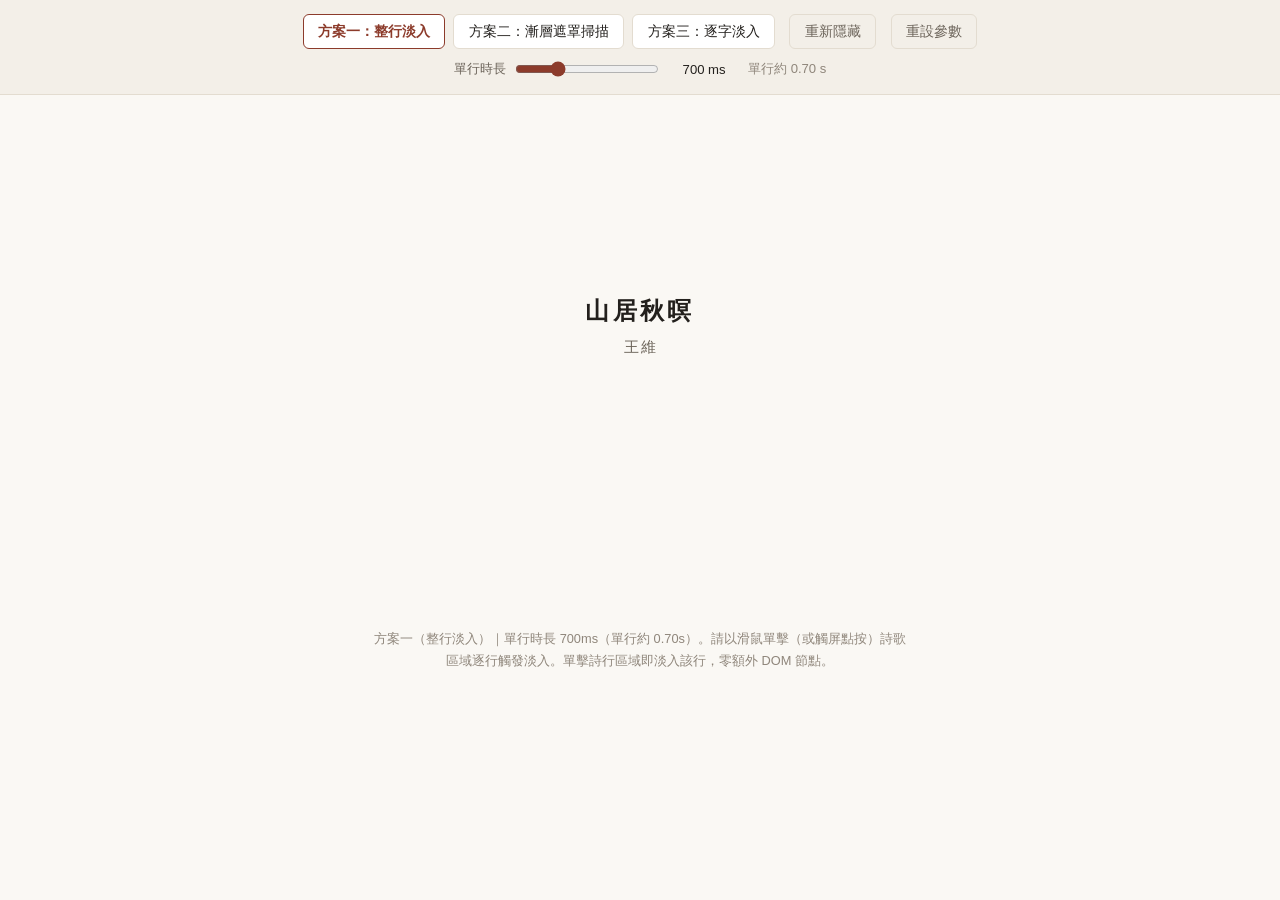
==== fade-demo.html @ 68292ffb "feat: add main content page" ====
<!DOCTYPE html>
<html lang="zh-Hant">
<head>
  <meta charset="utf-8">
  <meta name="viewport" content="width=device-width, initial-scale=1">
  <meta name="color-scheme" content="light dark">
  <title>唐詩淡入效果比較測試</title>
  <style>
    :root {
      color-scheme: light dark;

      --bg: #faf8f4;
      --bg-bar: #f3efe8;
      --bg-btn: #ffffff;
      --bg-hover: #eae4d9;
      --text: #23201d;
      --text-muted: #6c645a;
      --text-faint: #8f867b;
      --border: #e3dcd0;
      --accent: #8c3b2b;

      --font-serif: "Songti TC", "Source Han Serif TC", "Noto Serif TC", "STSong", "PMingLiU", "PingFang TC", Georgia, serif;
      --font-ui: "PingFang TC", "Noto Sans TC", "Hiragino Sans CNS", -apple-system, BlinkMacSystemFont, "Segoe UI", sans-serif;
    }

    @media (prefers-color-scheme: dark) {
      :root {
        --bg: #151412;
        --bg-bar: #1c1a17;
        --bg-btn: #23201c;
        --bg-hover: #2d2924;
        --text: #e6e0d6;
        --text-muted: #9e9589;
        --text-faint: #756e64;
        --border: #2e2a24;
        --accent: #d8866c;
      }
    }

    *,
    *::before,
    *::after {
      box-sizing: border-box;
    }

    html,
    body {
      margin: 0;
      padding: 0;
      min-height: 100dvh;
      background: var(--bg);
      color: var(--text);
      font-family: var(--font-serif);
      -webkit-font-smoothing: antialiased;
      text-rendering: optimizeLegibility;
    }

    body {
      display: flex;
      flex-direction: column;
    }

    .toolbar {
      display: flex;
      flex-direction: column;
      align-items: center;
      gap: 0.65rem;
      padding: 0.9rem 1.25rem;
      background: var(--bg-bar);
      border-block-end: 1px solid var(--border);
      font-family: var(--font-ui);
    }

    .toolbar-row {
      display: flex;
      flex-wrap: wrap;
      align-items: center;
      justify-content: center;
      gap: 0.5rem;
    }

    .controls-row {
      gap: 0.75rem 1.4rem;
      font-size: 0.82rem;
      color: var(--text-muted);
    }

    .control-item {
      display: inline-flex;
      align-items: center;
      gap: 0.45rem;
    }

    .control-item input[type="range"] {
      width: 9rem;
      accent-color: var(--accent);
      cursor: pointer;
    }

    .control-val {
      min-width: 3.6rem;
      font-variant-numeric: tabular-nums;
      color: var(--text);
      text-align: end;
    }

    .control-total {
      font-variant-numeric: tabular-nums;
      color: var(--text-faint);
    }

    .btn {
      padding: 0.45rem 0.9rem;
      font: inherit;
      font-size: 0.875rem;
      color: var(--text);
      background: var(--bg-btn);
      border: 1px solid var(--border);
      border-radius: 6px;
      cursor: pointer;
      transition: background-color 0.15s ease, border-color 0.15s ease, color 0.15s ease;
    }

    .btn:hover {
      background: var(--bg-hover);
    }

    .btn[aria-pressed="true"] {
      border-color: var(--accent);
      color: var(--accent);
      font-weight: 600;
    }

    .btn-replay {
      margin-inline-start: 0.4rem;
      background: transparent;
      color: var(--text-muted);
    }

    .btn:focus-visible {
      outline: 2px solid var(--accent);
      outline-offset: 2px;
    }

    .stage {
      flex: 1 1 auto;
      display: flex;
      flex-direction: column;
      justify-content: center;
      align-items: center;
      padding: 2.5rem 1.5rem 3.5rem;
    }

    .poem {
      width: 100%;
      max-width: 44rem;
      text-align: center;
    }

    .poem-header {
      margin-block-end: 1.5rem;
    }

    .poem-title {
      margin: 0;
      font-size: 1.48rem;
      font-weight: 600;
      letter-spacing: 0.14em;
      line-height: 1.5;
    }

    .poem-author {
      margin: 0.45rem 0 0;
      font-size: 0.96rem;
      color: var(--text-muted);
      letter-spacing: 0.16em;
      text-indent: 0.16em;
    }

    .poem-body {
      font-size: 1.24rem;
      line-height: 2.25;
      letter-spacing: 0.08em;
    }

    .control-item[hidden] {
      display: none;
    }

    .verse {
      position: relative;
      width: min(100%, 24em);
      margin: 0 auto;
      padding: 0.12em 0 0.12em 0.45em;
      text-align: center;
      hanging-punctuation: allow-end;
      border-radius: 6px;
      cursor: default;
    }

    .clause {
      display: inline-block;
      max-width: 100%;
    }

    .meta-note {
      margin-block-start: 3rem;
      max-width: 34rem;
      font-family: var(--font-ui);
      font-size: 0.8rem;
      line-height: 1.7;
      color: var(--text-faint);
      text-align: center;
    }

    /* ── 方案一：整行淡入（懸停該行觸發） ── */
    @keyframes lineFadeIn {
      from {
        opacity: 0;
        transform: translateY(8px);
      }
      to {
        opacity: 1;
        transform: translateY(0);
      }
    }

    .poem-header {
      animation: lineFadeIn 550ms cubic-bezier(0.22, 1, 0.36, 1) both;
    }

    .mode-line .verse:not(.is-revealed) .clause {
      opacity: 0;
    }

    .mode-line .verse.is-revealed .clause {
      animation: lineFadeIn var(--dur, 700ms) cubic-bezier(0.22, 1, 0.36, 1) both;
    }

    /* ── 方案二：漸層遮罩掃描（懸停該行觸發，行內上下句依序掃描） ── */
    @keyframes maskWipe {
      from {
        -webkit-mask-position: 100% 0;
        mask-position: 100% 0;
      }
      to {
        -webkit-mask-position: 0% 0;
        mask-position: 0% 0;
      }
    }

    .mode-mask .verse:not(.is-revealed) .clause {
      opacity: 0;
    }

    .mode-mask .verse.is-revealed .clause {
      -webkit-mask-image: linear-gradient(90deg, #000 0%, #000 42%, transparent 58%, transparent 100%);
      mask-image: linear-gradient(90deg, #000 0%, #000 42%, transparent 58%, transparent 100%);
      -webkit-mask-size: 260% 100%;
      mask-size: 260% 100%;
      -webkit-mask-repeat: no-repeat;
      mask-repeat: no-repeat;
      animation: maskWipe var(--dur, 850ms) ease-out both;
      animation-delay: calc(var(--clause-i) * var(--stagger, 420ms));
    }

    /* ── 方案三：逐字淡入（懸停該行觸發，行內逐字顯現） ── */
    @keyframes charFadeIn {
      from {
        opacity: 0;
        transform: translateY(4px);
      }
      to {
        opacity: 1;
        transform: translateY(0);
      }
    }

    .mode-char .char {
      display: inline-block;
    }

    .mode-char .verse:not(.is-revealed) .char {
      opacity: 0;
    }

    .mode-char .verse.is-revealed .char {
      animation: charFadeIn var(--dur, 420ms) ease-out both;
      animation-delay: calc(var(--char-i) * var(--stagger, 65ms));
    }
  </style>
</head>
<body>
  <div class="toolbar" role="toolbar" aria-label="淡入效果切換">
    <div class="toolbar-row">
      <button type="button" class="btn" data-mode="line" aria-pressed="true">方案一：整行淡入</button>
      <button type="button" class="btn" data-mode="mask" aria-pressed="false">方案二：漸層遮罩掃描</button>
      <button type="button" class="btn" data-mode="char" aria-pressed="false">方案三：逐字淡入</button>
      <button type="button" class="btn btn-replay" id="replay-btn">重新隱藏</button>
      <button type="button" class="btn btn-replay" id="reset-btn">重設參數</button>
    </div>
    <div class="toolbar-row controls-row">
      <label class="control-item">
        <span id="dur-label">單行時長</span>
        <input type="range" id="dur-range" min="200" max="2000" step="50" value="700">
        <output class="control-val" id="dur-val" for="dur-range">700 ms</output>
      </label>
      <label class="control-item" id="stagger-control" hidden>
        <span id="stagger-label">句間延遲</span>
        <input type="range" id="stagger-range" min="40" max="1200" step="20" value="420">
        <output class="control-val" id="stagger-val" for="stagger-range">420 ms</output>
      </label>
      <span class="control-total" id="total-val">單行約 0.70 s</span>
    </div>
  </div>

  <main class="stage">
    <article class="poem mode-line" id="poem">
      <header class="poem-header">
        <h1 class="poem-title">山居秋暝</h1>
        <p class="poem-author">王維</p>
      </header>
      <div class="poem-body">
        <p class="verse"><span class="clause" style="--clause-i: 0">空山新雨後，</span><span class="clause" style="--clause-i: 1">天氣晚來秋。</span></p>
        <p class="verse"><span class="clause" style="--clause-i: 0">明月松間照，</span><span class="clause" style="--clause-i: 1">清泉石上流。</span></p>
        <p class="verse"><span class="clause" style="--clause-i: 0">竹喧歸浣女，</span><span class="clause" style="--clause-i: 1">蓮動下漁舟。</span></p>
        <p class="verse"><span class="clause" style="--clause-i: 0">隨意春芳歇，</span><span class="clause" style="--clause-i: 1">王孫自可留。</span></p>
      </div>
    </article>

    <p class="meta-note" id="mode-desc"></p>
  </main>

  <script>
    (function () {
      var poem = document.getElementById("poem");
      var desc = document.getElementById("mode-desc");
      var replayBtn = document.getElementById("replay-btn");
      var resetBtn = document.getElementById("reset-btn");
      var durLabel = document.getElementById("dur-label");
      var durRange = document.getElementById("dur-range");
      var durVal = document.getElementById("dur-val");
      var staggerControl = document.getElementById("stagger-control");
      var staggerLabel = document.getElementById("stagger-label");
      var staggerRange = document.getElementById("stagger-range");
      var staggerVal = document.getElementById("stagger-val");
      var totalVal = document.getElementById("total-val");
      var buttons = Array.prototype.slice.call(document.querySelectorAll("[data-mode]"));
      var verses = Array.prototype.slice.call(poem.querySelectorAll(".verse"));
      var clauses = Array.prototype.slice.call(poem.querySelectorAll(".clause"));
      var originalTexts = clauses.map(function (el) { return el.textContent; });
      var currentMode = "line";

      var CONFIG = {
        line: {
          name: "方案一（整行淡入）",
          durLabel: "單行時長",
          durMin: 200, durMax: 2000, durStep: 50, durDefault: 700,
          hasStagger: false,
          steps: 1,
          note: "單擊詩行區域即淡入該行，零額外 DOM 節點。"
        },
        mask: {
          name: "方案二（漸層遮罩掃描）",
          durLabel: "單句掃描",
          durMin: 200, durMax: 2400, durStep: 50, durDefault: 850,
          hasStagger: true,
          staggerLabel: "上下句延遲",
          staggerMin: 40, staggerMax: 1200, staggerStep: 20, staggerDefault: 420,
          steps: 2,
          note: "單擊詩行區域時，該行上下句依序由左向右掃描顯現，零拆字開銷。"
        },
        char: {
          name: "方案三（逐字淡入）",
          durLabel: "單字時長",
          durMin: 100, durMax: 1200, durStep: 20, durDefault: 420,
          hasStagger: true,
          staggerLabel: "字間延遲",
          staggerMin: 15, staggerMax: 250, staggerStep: 5, staggerDefault: 65,
          steps: 10,
          note: "單擊詩行區域時，該行內 10 字（含標點）逐字淡入。"
        }
      };

      var state = {
        line: { dur: CONFIG.line.durDefault, stagger: 0 },
        mask: { dur: CONFIG.mask.durDefault, stagger: CONFIG.mask.staggerDefault },
        char: { dur: CONFIG.char.durDefault, stagger: CONFIG.char.staggerDefault }
      };

      function syncControls(mode) {
        var cfg = CONFIG[mode];
        var st = state[mode];
        durLabel.textContent = cfg.durLabel;
        durRange.min = String(cfg.durMin);
        durRange.max = String(cfg.durMax);
        durRange.step = String(cfg.durStep);
        durRange.value = String(st.dur);

        staggerControl.hidden = !cfg.hasStagger;
        if (cfg.hasStagger) {
          staggerLabel.textContent = cfg.staggerLabel;
          staggerRange.min = String(cfg.staggerMin);
          staggerRange.max = String(cfg.staggerMax);
          staggerRange.step = String(cfg.staggerStep);
          staggerRange.value = String(st.stagger);
        }

        updateReadout();
      }

      function updateReadout() {
        var cfg = CONFIG[currentMode];
        var st = state[currentMode];
        var lineTotalMs = (cfg.steps - 1) * (cfg.hasStagger ? st.stagger : 0) + st.dur;
        durVal.textContent = st.dur + " ms";
        if (cfg.hasStagger) {
          staggerVal.textContent = st.stagger + " ms";
        }
        totalVal.textContent = "單行約 " + (lineTotalMs / 1000).toFixed(2) + " s";
        var paramText = cfg.hasStagger
          ? cfg.durLabel + " " + st.dur + "ms、" + cfg.staggerLabel + " " + st.stagger + "ms"
          : cfg.durLabel + " " + st.dur + "ms";
        desc.textContent =
          cfg.name + "｜" + paramText + "（單行約 " + (lineTotalMs / 1000).toFixed(2) + "s）。" +
          "請以滑鼠單擊（或觸屏點按）詩歌區域逐行觸發淡入。" + cfg.note;
      }

      function applyTimingVars() {
        var st = state[currentMode];
        poem.style.setProperty("--dur", st.dur + "ms");
        poem.style.setProperty("--stagger", st.stagger + "ms");
      }

      function restorePlainText() {
        for (var i = 0; i < clauses.length; i++) {
          clauses[i].textContent = originalTexts[i];
        }
      }

      function splitToChars() {
        var punct = /^[，。？！；：、]$/;
        var clauseIdx = 0;
        for (var v = 0; v < verses.length; v++) {
          var step = 0;
          var vClauses = verses[v].querySelectorAll(".clause");
          for (var c = 0; c < vClauses.length; c++) {
            var text = originalTexts[clauseIdx++];
            var frag = document.createDocumentFragment();
            for (var j = 0; j < text.length; j++) {
              var ch = text.charAt(j);
              var span = document.createElement("span");
              span.className = "char";
              span.textContent = ch;
              var delayIndex = punct.test(ch) && step > 0 ? step - 1 : step++;
              span.style.setProperty("--char-i", String(delayIndex));
              frag.appendChild(span);
            }
            vClauses[c].textContent = "";
            vClauses[c].appendChild(frag);
          }
        }
      }

      function hideAllVerses() {
        for (var i = 0; i < verses.length; i++) {
          verses[i].classList.remove("is-revealed");
        }
      }

      function applyMode(mode) {
        currentMode = mode;

        buttons.forEach(function (btn) {
          btn.setAttribute("aria-pressed", String(btn.getAttribute("data-mode") === mode));
        });

        syncControls(mode);
        applyTimingVars();
        hideAllVerses();

        poem.classList.remove("mode-line", "mode-mask", "mode-char");

        if (mode === "char") {
          splitToChars();
        } else {
          restorePlainText();
        }

        void poem.offsetWidth;
        poem.classList.add("mode-" + mode);
      }

      poem.addEventListener("click", function (e) {
        if (window.getSelection && window.getSelection().toString()) return;
        var verse = e.target && e.target.closest ? e.target.closest(".verse") : null;
        if (verse && !verse.classList.contains("is-revealed")) {
          verse.classList.add("is-revealed");
          return;
        }
        var next = poem.querySelector(".verse:not(.is-revealed)");
        if (next) next.classList.add("is-revealed");
      });

      buttons.forEach(function (btn) {
        btn.addEventListener("click", function () {
          applyMode(btn.getAttribute("data-mode"));
        });
      });

      durRange.addEventListener("input", function () {
        state[currentMode].dur = Number(durRange.value);
        applyTimingVars();
        updateReadout();
      });
      durRange.addEventListener("change", function () {
        applyMode(currentMode);
      });

      staggerRange.addEventListener("input", function () {
        state[currentMode].stagger = Number(staggerRange.value);
        applyTimingVars();
        updateReadout();
      });
      staggerRange.addEventListener("change", function () {
        applyMode(currentMode);
      });

      replayBtn.addEventListener("click", function () {
        hideAllVerses();
      });

      resetBtn.addEventListener("click", function () {
        var cfg = CONFIG[currentMode];
        state[currentMode].dur = cfg.durDefault;
        state[currentMode].stagger = cfg.hasStagger ? cfg.staggerDefault : 0;
        applyMode(currentMode);
      });

      applyMode("line");
    })();
  </script>
</body>
</html>
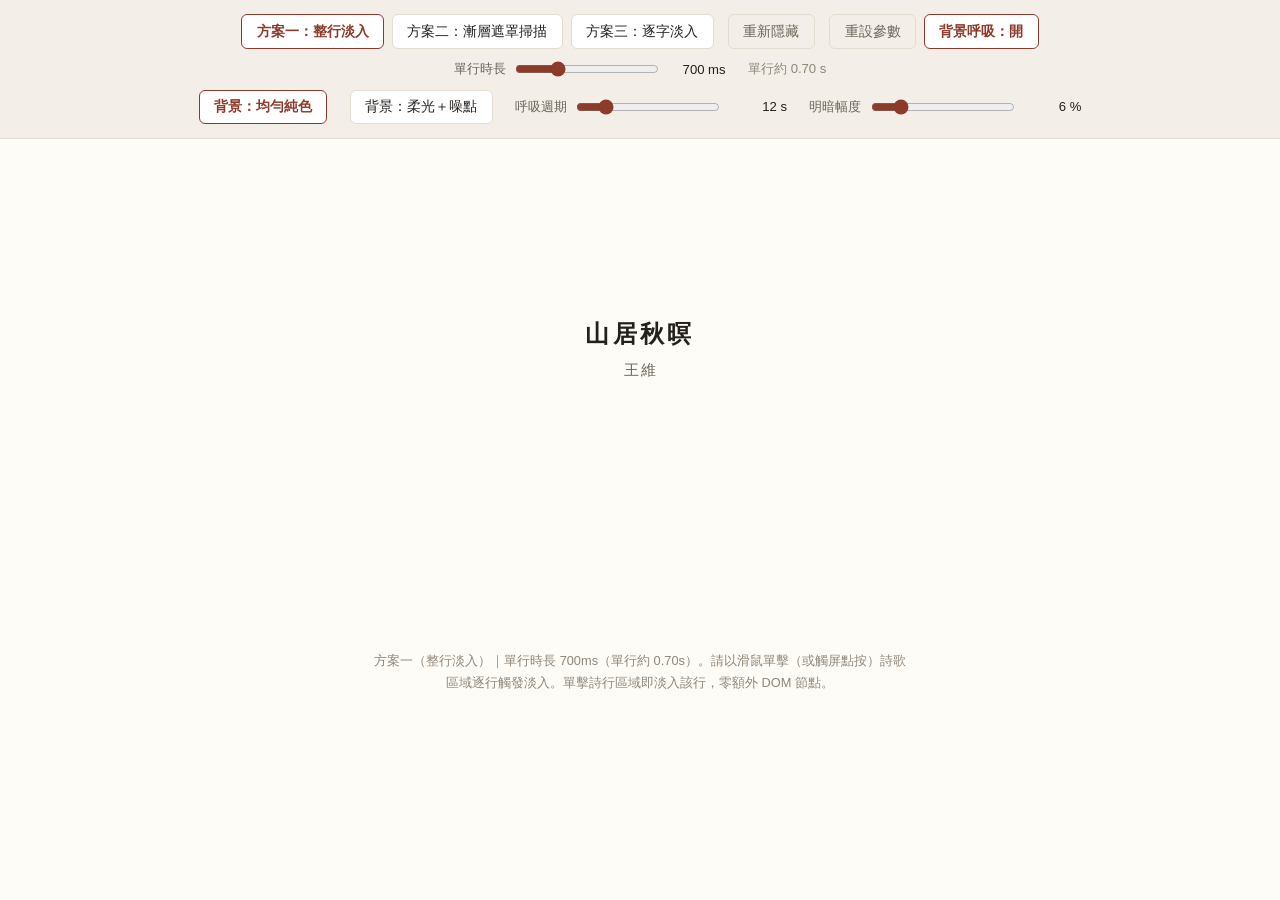
==== commit 2d5ccc4c: "feat: refine breathing background" ====
--- a/fade-demo.html
+++ b/fade-demo.html
@@ -10,6 +10,14 @@
       color-scheme: light dark;
 
       --bg: #faf8f4;
+      --breathe-period: 12s;
+      --breathe-light-dim: 6%;
+      --breathe-light-bright: 72%;
+      --breathe-dark-dim: 30%;
+      --breathe-dark-bright: 7.2%;
+      --bg-dim: color-mix(in srgb, var(--bg), #3a2e22 var(--breathe-light-dim));
+      --bg-bright: color-mix(in srgb, var(--bg), #fffdf7 var(--breathe-light-bright));
+      --bg-bright-edge: color-mix(in srgb, var(--bg), #fffaf0 calc(var(--breathe-light-bright) * 0.6));
       --bg-bar: #f3efe8;
       --bg-btn: #ffffff;
       --bg-hover: #eae4d9;
@@ -26,6 +34,9 @@
     @media (prefers-color-scheme: dark) {
       :root {
         --bg: #151412;
+        --bg-dim: color-mix(in srgb, var(--bg), #050403 var(--breathe-dark-dim));
+        --bg-bright: color-mix(in srgb, var(--bg), #fff4e0 var(--breathe-dark-bright));
+        --bg-bright-edge: color-mix(in srgb, var(--bg), #f5ebd8 calc(var(--breathe-dark-bright) * 0.65));
         --bg-bar: #1c1a17;
         --bg-btn: #23201c;
         --bg-hover: #2d2924;
@@ -43,16 +54,61 @@
       box-sizing: border-box;
     }
 
-    html,
+    html {
+      margin: 0;
+      padding: 0;
+      min-height: 100dvh;
+      background: var(--bg);
+    }
+
     body {
       margin: 0;
       padding: 0;
       min-height: 100dvh;
-      background: var(--bg);
+      background: transparent;
       color: var(--text);
       font-family: var(--font-serif);
       -webkit-font-smoothing: antialiased;
       text-rendering: optimizeLegibility;
+    }
+
+    @keyframes bgBreathe {
+      from {
+        opacity: 0;
+      }
+      to {
+        opacity: 1;
+      }
+    }
+
+    html.bg-breathe {
+      background: var(--bg-dim);
+    }
+
+    html.bg-breathe body::before {
+      content: "";
+      position: fixed;
+      inset: 0;
+      z-index: -1;
+      pointer-events: none;
+      background: var(--bg-bright);
+      will-change: opacity;
+      animation: bgBreathe calc(var(--breathe-period, 12s) / 2) cubic-bezier(0.37, 0, 0.63, 1) calc(var(--breathe-period, 12s) / -4) infinite alternate;
+    }
+
+    html.bg-breathe.breathe-dither body::before {
+      background: radial-gradient(ellipse farthest-corner at 50% 45%, var(--bg-bright) 0%, var(--bg-bright-edge) 100%);
+    }
+
+    html.bg-breathe.breathe-dither body::after {
+      content: "";
+      position: fixed;
+      inset: 0;
+      z-index: -1;
+      pointer-events: none;
+      opacity: 0.035;
+      background-image: url("data:image/svg+xml,%3Csvg xmlns='http://www.w3.org/2000/svg' width='160' height='160'%3E%3Cfilter id='n'%3E%3CfeTurbulence type='fractalNoise' baseFrequency='0.85' numOctaves='2' stitchTiles='stitch'/%3E%3C/filter%3E%3Crect width='100%25' height='100%25' filter='url(%23n)'/%3E%3C/svg%3E");
+      background-repeat: repeat;
     }
 
     body {
@@ -77,6 +133,10 @@
       align-items: center;
       justify-content: center;
       gap: 0.5rem;
+    }
+
+    .toolbar-row[hidden] {
+      display: none;
     }
 
     .controls-row {
@@ -298,6 +358,7 @@
       <button type="button" class="btn" data-mode="char" aria-pressed="false">方案三：逐字淡入</button>
       <button type="button" class="btn btn-replay" id="replay-btn">重新隱藏</button>
       <button type="button" class="btn btn-replay" id="reset-btn">重設參數</button>
+      <button type="button" class="btn" id="bg-breathe-toggle" aria-pressed="true">背景呼吸：開</button>
     </div>
     <div class="toolbar-row controls-row">
       <label class="control-item">
@@ -312,6 +373,20 @@
       </label>
       <span class="control-total" id="total-val">單行約 0.70 s</span>
     </div>
+    <div class="toolbar-row controls-row" id="breathe-controls">
+      <button type="button" class="btn" id="breathe-style-solid" data-breathe-style="solid" aria-pressed="true">背景：均勻純色</button>
+      <button type="button" class="btn" id="breathe-style-dither" data-breathe-style="dither" aria-pressed="false">背景：柔光＋噪點</button>
+      <label class="control-item">
+        <span>呼吸週期</span>
+        <input type="range" id="breathe-period-range" min="2" max="60" step="1" value="12">
+        <output class="control-val" id="breathe-period-val" for="breathe-period-range">12 s</output>
+      </label>
+      <label class="control-item">
+        <span>明暗幅度</span>
+        <input type="range" id="breathe-range-range" min="1" max="30" step="1" value="6">
+        <output class="control-val" id="breathe-range-val" for="breathe-range-range">6 %</output>
+      </label>
+    </div>
   </div>
 
   <main class="stage">
@@ -337,6 +412,18 @@
       var desc = document.getElementById("mode-desc");
       var replayBtn = document.getElementById("replay-btn");
       var resetBtn = document.getElementById("reset-btn");
+      var breatheToggle = document.getElementById("bg-breathe-toggle");
+      var breatheControls = document.getElementById("breathe-controls");
+      var breathePeriodRange = document.getElementById("breathe-period-range");
+      var breathePeriodVal = document.getElementById("breathe-period-val");
+      var breatheRangeRange = document.getElementById("breathe-range-range");
+      var breatheRangeVal = document.getElementById("breathe-range-val");
+      var breatheStyleBtns = Array.prototype.slice.call(document.querySelectorAll("[data-breathe-style]"));
+      var root = document.documentElement;
+      var breatheEnabled = true;
+      var breathePeriod = 12;
+      var breatheRange = 6;
+      var breatheStyle = "solid";
       var durLabel = document.getElementById("dur-label");
       var durRange = document.getElementById("dur-range");
       var durVal = document.getElementById("dur-val");
@@ -534,9 +621,61 @@
         var cfg = CONFIG[currentMode];
         state[currentMode].dur = cfg.durDefault;
         state[currentMode].stagger = cfg.hasStagger ? cfg.staggerDefault : 0;
+        applyBreathe(true, 12, 6, "solid");
         applyMode(currentMode);
       });
 
+      function applyBreathe(enabled, period, range, style) {
+        breatheEnabled = enabled;
+        breathePeriod = period;
+        breatheRange = range;
+        breatheStyle = style || breatheStyle;
+        root.classList.toggle("bg-breathe", breatheEnabled);
+        root.classList.toggle("breathe-dither", breatheStyle === "dither");
+        root.style.setProperty("--breathe-period", breathePeriod + "s");
+        root.style.setProperty("--breathe-light-dim", breatheRange + "%");
+        root.style.setProperty("--breathe-light-bright", Math.min(100, breatheRange * 12) + "%");
+        root.style.setProperty("--breathe-dark-dim", Math.min(100, breatheRange * 5) + "%");
+        root.style.setProperty("--breathe-dark-bright", (breatheRange * 1.2).toFixed(1) + "%");
+        if (breatheToggle) {
+          breatheToggle.setAttribute("aria-pressed", String(breatheEnabled));
+          breatheToggle.textContent = breatheEnabled ? "背景呼吸：開" : "背景呼吸：關";
+        }
+        if (breatheControls) breatheControls.hidden = !breatheEnabled;
+        if (breathePeriodRange) breathePeriodRange.value = String(breathePeriod);
+        if (breathePeriodVal) breathePeriodVal.textContent = breathePeriod + " s";
+        if (breatheRangeRange) breatheRangeRange.value = String(breatheRange);
+        if (breatheRangeVal) breatheRangeVal.textContent = breatheRange + " %";
+        breatheStyleBtns.forEach(function (btn) {
+          btn.setAttribute("aria-pressed", String(btn.getAttribute("data-breathe-style") === breatheStyle));
+        });
+      }
+
+      if (breatheToggle) {
+        breatheToggle.addEventListener("click", function () {
+          applyBreathe(!breatheEnabled, breathePeriod, breatheRange, breatheStyle);
+        });
+      }
+
+      breatheStyleBtns.forEach(function (btn) {
+        btn.addEventListener("click", function () {
+          applyBreathe(breatheEnabled, breathePeriod, breatheRange, btn.getAttribute("data-breathe-style"));
+        });
+      });
+
+      if (breathePeriodRange) {
+        breathePeriodRange.addEventListener("input", function () {
+          applyBreathe(breatheEnabled, Number(breathePeriodRange.value), breatheRange, breatheStyle);
+        });
+      }
+
+      if (breatheRangeRange) {
+        breatheRangeRange.addEventListener("input", function () {
+          applyBreathe(breatheEnabled, breathePeriod, Number(breatheRangeRange.value), breatheStyle);
+        });
+      }
+
+      applyBreathe(true, 12, 6, "solid");
       applyMode("line");
     })();
   </script>
